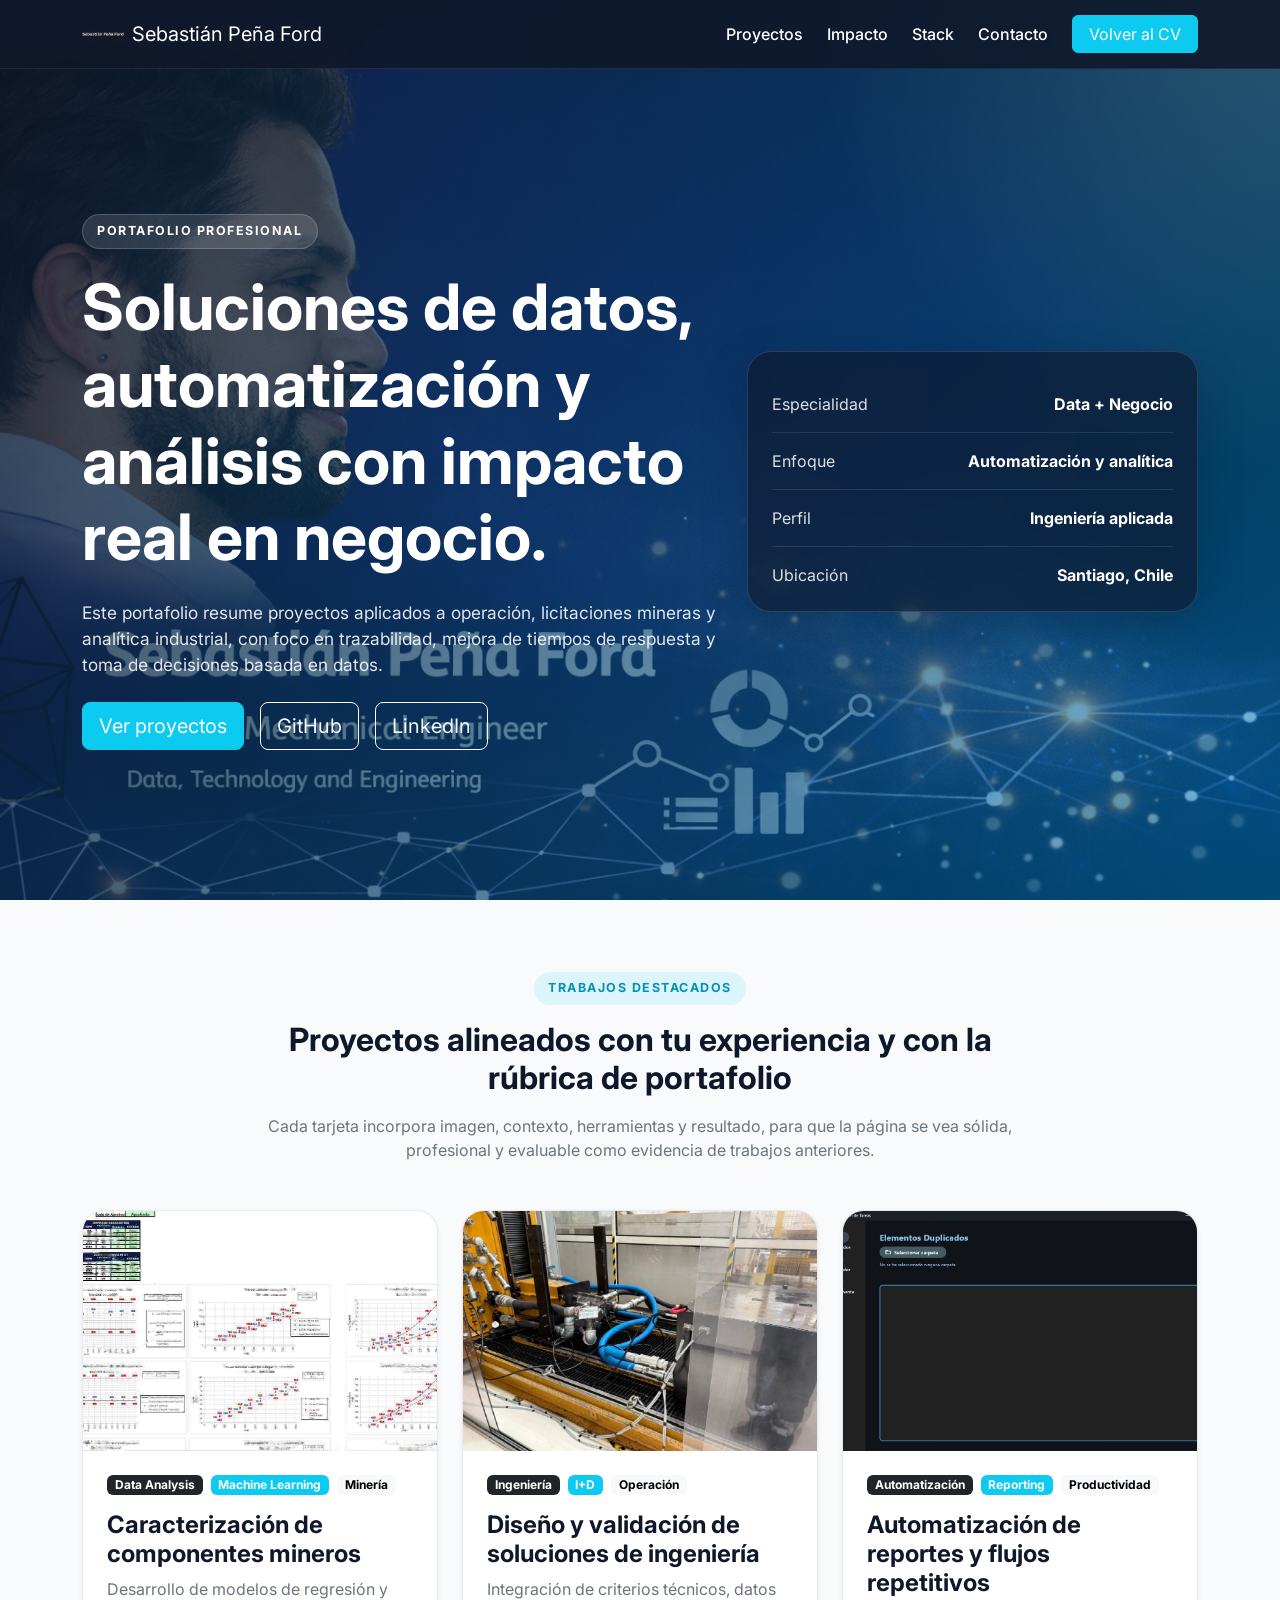
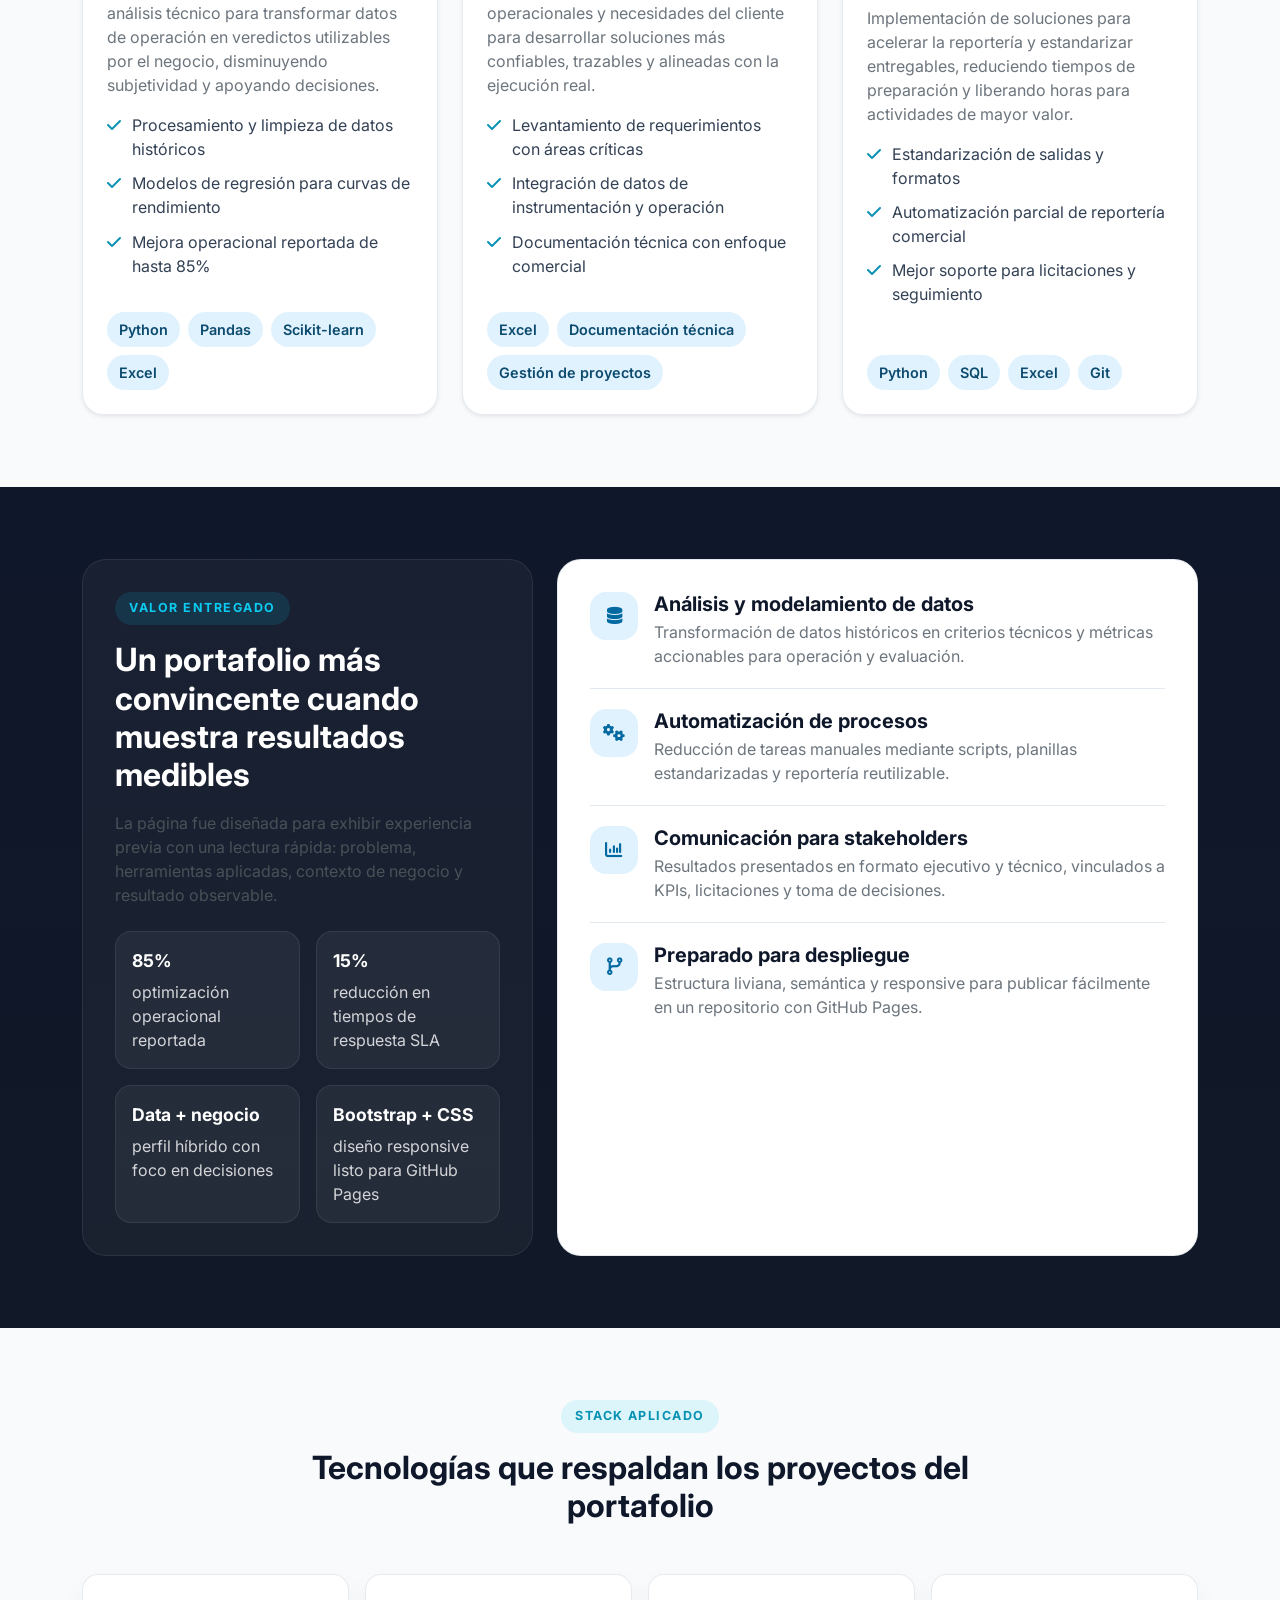
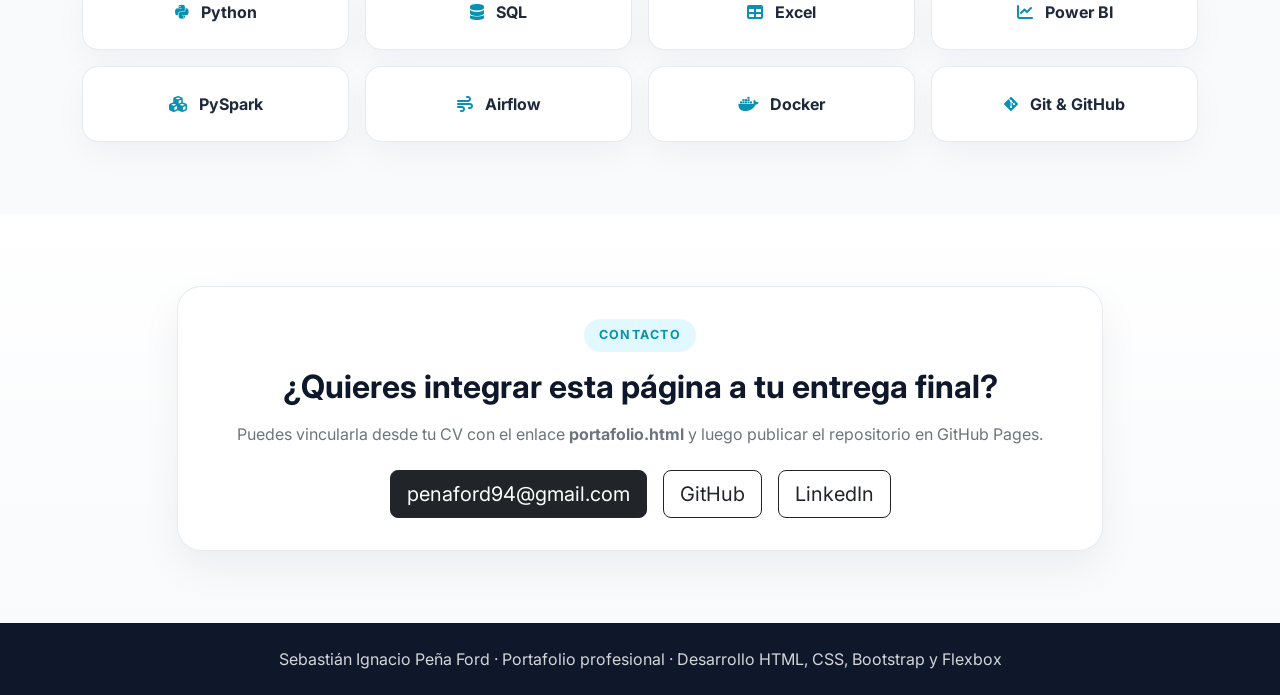
==== portafolio.html @ f648c19c "Primer commit portafolio y CV" ====
<!DOCTYPE html>
<html lang="es">

<head>
    <meta charset="UTF-8">
    <meta name="viewport" content="width=device-width, initial-scale=1.0">
    <meta name="description"
        content="Portafolio profesional de Sebastián Ignacio Peña Ford con proyectos de análisis de datos, automatización y desarrollo aplicado al negocio.">
    <title>Portafolio | Sebastián Ignacio Peña Ford</title>
    <link rel="preconnect" href="https://fonts.googleapis.com">
    <link rel="preconnect" href="https://fonts.gstatic.com" crossorigin>
    <link href="https://fonts.googleapis.com/css2?family=Inter:wght@400;500;600;700;800&display=swap" rel="stylesheet">
    <link href="https://cdn.jsdelivr.net/npm/bootstrap@5.3.3/dist/css/bootstrap.min.css" rel="stylesheet"
        integrity="sha384-QWTKZyjpPEjISv5WaRU9OFeRpok6YctnYmDr5pNlyT2bRjXh0JMhjY6hW+ALEwIH" crossorigin="anonymous">
    <link rel="stylesheet" href="https://cdnjs.cloudflare.com/ajax/libs/font-awesome/6.5.2/css/all.min.css"
        integrity="sha512-SnH5WK+bZxgPHs44uWIX+LLJAJ9/2PkPKZ5QiAj6Ta86w+fsb2TkR4j8lJ0o6Q8K/ux8xYtN8+RxpK6k9GdZDg=="
        crossorigin="anonymous" referrerpolicy="no-referrer">
    <link rel="stylesheet" href="assets/css/portafolio.css">
</head>

<body>
    <nav class="navbar navbar-expand-lg fixed-top portfolio-navbar" aria-label="Menú principal">
        <div class="container">
            <a class="navbar-brand d-flex align-items-center gap-2" href="index.html">
                <img src="assets/img/logo.png" alt="Logo personal de Sebastián Peña Ford" class="brand-logo">
                <span>Sebastián Peña Ford</span>
            </a>
            <button class="navbar-toggler" type="button" data-bs-toggle="collapse" data-bs-target="#navbarPortfolio"
                aria-controls="navbarPortfolio" aria-expanded="false" aria-label="Abrir navegación">
                <span class="navbar-toggler-icon"></span>
            </button>
            <div class="collapse navbar-collapse" id="navbarPortfolio">
                <ul class="navbar-nav ms-auto align-items-lg-center gap-lg-2">
                    <li class="nav-item"><a class="nav-link" href="#proyectos">Proyectos</a></li>
                    <li class="nav-item"><a class="nav-link" href="#impacto">Impacto</a></li>
                    <li class="nav-item"><a class="nav-link" href="#stack">Stack</a></li>
                    <li class="nav-item"><a class="nav-link" href="#contacto">Contacto</a></li>
                    <li class="nav-item ms-lg-2">
                        <a class="btn btn-info text-white px-3" href="index.html">Volver al CV</a>
                    </li>
                </ul>
            </div>
        </div>
    </nav>

    <header class="hero-section d-flex align-items-center" id="inicio">
        <div class="hero-overlay"></div>
        <div class="container position-relative">
            <div class="row align-items-center gy-5">
                <div class="col-12 col-lg-7">
                    <span class="eyebrow">Portafolio profesional</span>
                    <h1 class="display-3 fw-bold mb-4">Soluciones de datos, automatización y análisis con impacto real en negocio.</h1>
                    <p class="hero-copy mb-4">
                        Este portafolio resume proyectos aplicados a operación, licitaciones mineras y analítica industrial,
                        con foco en trazabilidad, mejora de tiempos de respuesta y toma de decisiones basada en datos.
                    </p>
                    <div class="d-flex flex-wrap gap-3">
                        <a class="btn btn-info btn-lg text-white" href="#proyectos">Ver proyectos</a>
                        <a class="btn btn-outline-light btn-lg" href="https://github.com/penaford94" target="_blank"
                            rel="noopener noreferrer">GitHub</a>
                        <a class="btn btn-outline-light btn-lg" href="https://www.linkedin.com/in/sebastian-pena-ford/"
                            target="_blank" rel="noopener noreferrer">LinkedIn</a>
                    </div>
                </div>
                <div class="col-12 col-lg-5">
                    <div class="hero-panel shadow-lg">
                        <div class="hero-panel-item d-flex justify-content-between align-items-center">
                            <span>Especialidad</span>
                            <strong>Data + Negocio</strong>
                        </div>
                        <div class="hero-panel-item d-flex justify-content-between align-items-center">
                            <span>Enfoque</span>
                            <strong>Automatización y analítica</strong>
                        </div>
                        <div class="hero-panel-item d-flex justify-content-between align-items-center">
                            <span>Perfil</span>
                            <strong>Ingeniería aplicada</strong>
                        </div>
                        <div class="hero-panel-item d-flex justify-content-between align-items-center border-0 pb-0">
                            <span>Ubicación</span>
                            <strong>Santiago, Chile</strong>
                        </div>
                    </div>
                </div>
            </div>
        </div>
    </header>

    <main>
        <section class="py-5 section-light" id="proyectos">
            <div class="container py-lg-4">
                <div class="section-heading text-center mx-auto mb-5">
                    <span class="section-kicker">Trabajos destacados</span>
                    <h2 class="fw-bold mb-3">Proyectos alineados con tu experiencia y con la rúbrica de portafolio</h2>
                    <p class="text-secondary mb-0">
                        Cada tarjeta incorpora imagen, contexto, herramientas y resultado, para que la página se vea sólida,
                        profesional y evaluable como evidencia de trabajos anteriores.
                    </p>
                </div>

                <div class="row g-4">
                    <div class="col-12 col-md-6 col-xl-4 d-flex">
                        <article class="project-card w-100 shadow-sm">
                            <img src="assets/img/card-1.jpg" class="project-image"
                                alt="Gráficos y tablas de análisis para caracterización de componentes mineros">
                            <div class="project-body d-flex flex-column">
                                <div class="d-flex flex-wrap gap-2 mb-3">
                                    <span class="badge text-bg-dark">Data Analysis</span>
                                    <span class="badge text-bg-info text-white">Machine Learning</span>
                                    <span class="badge text-bg-light">Minería</span>
                                </div>
                                <h3 class="h4 fw-bold">Caracterización de componentes mineros</h3>
                                <p class="text-secondary mb-3">
                                    Desarrollo de modelos de regresión y análisis técnico para transformar datos de operación
                                    en veredictos utilizables por el negocio, disminuyendo subjetividad y apoyando decisiones.
                                </p>
                                <ul class="project-list list-unstyled mb-4">
                                    <li><i class="fa-solid fa-check"></i> Procesamiento y limpieza de datos históricos</li>
                                    <li><i class="fa-solid fa-check"></i> Modelos de regresión para curvas de rendimiento</li>
                                    <li><i class="fa-solid fa-check"></i> Mejora operacional reportada de hasta 85%</li>
                                </ul>
                                <div class="project-meta mt-auto d-flex flex-wrap gap-2">
                                    <span>Python</span>
                                    <span>Pandas</span>
                                    <span>Scikit-learn</span>
                                    <span>Excel</span>
                                </div>
                            </div>
                        </article>
                    </div>

                    <div class="col-12 col-md-6 col-xl-4 d-flex">
                        <article class="project-card w-100 shadow-sm">
                            <img src="assets/img/card-2.jpg" class="project-image"
                                alt="Banco de prueba y sistema hidráulico aplicado a proyecto de ingeniería">
                            <div class="project-body d-flex flex-column">
                                <div class="d-flex flex-wrap gap-2 mb-3">
                                    <span class="badge text-bg-dark">Ingeniería</span>
                                    <span class="badge text-bg-info text-white">I+D</span>
                                    <span class="badge text-bg-light">Operación</span>
                                </div>
                                <h3 class="h4 fw-bold">Diseño y validación de soluciones de ingeniería</h3>
                                <p class="text-secondary mb-3">
                                    Integración de criterios técnicos, datos operacionales y necesidades del cliente para
                                    desarrollar soluciones más confiables, trazables y alineadas con la ejecución real.
                                </p>
                                <ul class="project-list list-unstyled mb-4">
                                    <li><i class="fa-solid fa-check"></i> Levantamiento de requerimientos con áreas críticas</li>
                                    <li><i class="fa-solid fa-check"></i> Integración de datos de instrumentación y operación</li>
                                    <li><i class="fa-solid fa-check"></i> Documentación técnica con enfoque comercial</li>
                                </ul>
                                <div class="project-meta mt-auto d-flex flex-wrap gap-2">
                                    <span>Excel</span>
                                    <span>Documentación técnica</span>
                                    <span>Gestión de proyectos</span>
                                </div>
                            </div>
                        </article>
                    </div>

                    <div class="col-12 col-md-6 col-xl-4 d-flex mx-md-auto mx-xl-0">
                        <article class="project-card w-100 shadow-sm">
                            <img src="assets/img/card-3.jpg" class="project-image"
                                alt="Interfaz de aplicación de automatización para tareas y reportería">
                            <div class="project-body d-flex flex-column">
                                <div class="d-flex flex-wrap gap-2 mb-3">
                                    <span class="badge text-bg-dark">Automatización</span>
                                    <span class="badge text-bg-info text-white">Reporting</span>
                                    <span class="badge text-bg-light">Productividad</span>
                                </div>
                                <h3 class="h4 fw-bold">Automatización de reportes y flujos repetitivos</h3>
                                <p class="text-secondary mb-3">
                                    Implementación de soluciones para acelerar la reportería y estandarizar entregables,
                                    reduciendo tiempos de preparación y liberando horas para actividades de mayor valor.
                                </p>
                                <ul class="project-list list-unstyled mb-4">
                                    <li><i class="fa-solid fa-check"></i> Estandarización de salidas y formatos</li>
                                    <li><i class="fa-solid fa-check"></i> Automatización parcial de reportería comercial</li>
                                    <li><i class="fa-solid fa-check"></i> Mejor soporte para licitaciones y seguimiento</li>
                                </ul>
                                <div class="project-meta mt-auto d-flex flex-wrap gap-2">
                                    <span>Python</span>
                                    <span>SQL</span>
                                    <span>Excel</span>
                                    <span>Git</span>
                                </div>
                            </div>
                        </article>
                    </div>
                </div>
            </div>
        </section>

        <section class="py-5 section-dark" id="impacto">
            <div class="container py-lg-4">
                <div class="row g-4 align-items-stretch">
                    <div class="col-12 col-lg-5 d-flex">
                        <div class="impact-panel w-100">
                            <span class="section-kicker text-info">Valor entregado</span>
                            <h2 class="fw-bold mb-3">Un portafolio más convincente cuando muestra resultados medibles</h2>
                            <p class="mb-4 text-light-emphasis">
                                La página fue diseñada para exhibir experiencia previa con una lectura rápida: problema,
                                herramientas aplicadas, contexto de negocio y resultado observable.
                            </p>
                            <div class="impact-grid">
                                <div class="impact-item">
                                    <strong>85%</strong>
                                    <span>optimización operacional reportada</span>
                                </div>
                                <div class="impact-item">
                                    <strong>15%</strong>
                                    <span>reducción en tiempos de respuesta SLA</span>
                                </div>
                                <div class="impact-item">
                                    <strong>Data + negocio</strong>
                                    <span>perfil híbrido con foco en decisiones</span>
                                </div>
                                <div class="impact-item">
                                    <strong>Bootstrap + CSS</strong>
                                    <span>diseño responsive listo para GitHub Pages</span>
                                </div>
                            </div>
                        </div>
                    </div>
                    <div class="col-12 col-lg-7 d-flex">
                        <div class="timeline-card w-100">
                            <div class="timeline-item d-flex gap-3">
                                <div class="timeline-icon"><i class="fa-solid fa-database"></i></div>
                                <div>
                                    <h3 class="h5 fw-bold mb-1">Análisis y modelamiento de datos</h3>
                                    <p class="mb-0 text-secondary">Transformación de datos históricos en criterios técnicos y métricas accionables para operación y evaluación.</p>
                                </div>
                            </div>
                            <div class="timeline-item d-flex gap-3">
                                <div class="timeline-icon"><i class="fa-solid fa-gears"></i></div>
                                <div>
                                    <h3 class="h5 fw-bold mb-1">Automatización de procesos</h3>
                                    <p class="mb-0 text-secondary">Reducción de tareas manuales mediante scripts, planillas estandarizadas y reportería reutilizable.</p>
                                </div>
                            </div>
                            <div class="timeline-item d-flex gap-3">
                                <div class="timeline-icon"><i class="fa-solid fa-chart-column"></i></div>
                                <div>
                                    <h3 class="h5 fw-bold mb-1">Comunicación para stakeholders</h3>
                                    <p class="mb-0 text-secondary">Resultados presentados en formato ejecutivo y técnico, vinculados a KPIs, licitaciones y toma de decisiones.</p>
                                </div>
                            </div>
                            <div class="timeline-item d-flex gap-3 border-0 pb-0">
                                <div class="timeline-icon"><i class="fa-solid fa-code-branch"></i></div>
                                <div>
                                    <h3 class="h5 fw-bold mb-1">Preparado para despliegue</h3>
                                    <p class="mb-0 text-secondary">Estructura liviana, semántica y responsive para publicar fácilmente en un repositorio con GitHub Pages.</p>
                                </div>
                            </div>
                        </div>
                    </div>
                </div>
            </div>
        </section>

        <section class="py-5 section-light" id="stack">
            <div class="container py-lg-4">
                <div class="section-heading text-center mx-auto mb-5">
                    <span class="section-kicker">Stack aplicado</span>
                    <h2 class="fw-bold mb-3">Tecnologías que respaldan los proyectos del portafolio</h2>
                </div>
                <div class="row g-3 justify-content-center">
                    <div class="col-6 col-md-4 col-lg-3"><div class="stack-chip"><i class="fab fa-python"></i><span>Python</span></div></div>
                    <div class="col-6 col-md-4 col-lg-3"><div class="stack-chip"><i class="fa-solid fa-database"></i><span>SQL</span></div></div>
                    <div class="col-6 col-md-4 col-lg-3"><div class="stack-chip"><i class="fa-solid fa-table"></i><span>Excel</span></div></div>
                    <div class="col-6 col-md-4 col-lg-3"><div class="stack-chip"><i class="fa-solid fa-chart-line"></i><span>Power BI</span></div></div>
                    <div class="col-6 col-md-4 col-lg-3"><div class="stack-chip"><i class="fa-solid fa-cubes"></i><span>PySpark</span></div></div>
                    <div class="col-6 col-md-4 col-lg-3"><div class="stack-chip"><i class="fa-solid fa-wind"></i><span>Airflow</span></div></div>
                    <div class="col-6 col-md-4 col-lg-3"><div class="stack-chip"><i class="fa-brands fa-docker"></i><span>Docker</span></div></div>
                    <div class="col-6 col-md-4 col-lg-3"><div class="stack-chip"><i class="fa-brands fa-git-alt"></i><span>Git & GitHub</span></div></div>
                </div>
            </div>
        </section>

        <section class="py-5 contact-section" id="contacto">
            <div class="container py-lg-4">
                <div class="row justify-content-center">
                    <div class="col-12 col-lg-10">
                        <div class="contact-card text-center">
                            <span class="section-kicker">Contacto</span>
                            <h2 class="fw-bold mb-3">¿Quieres integrar esta página a tu entrega final?</h2>
                            <p class="text-secondary mb-4">
                                Puedes vincularla desde tu CV con el enlace <strong>portafolio.html</strong> y luego publicar el repositorio en GitHub Pages.
                            </p>
                            <div class="d-flex flex-wrap justify-content-center gap-3">
                                <a class="btn btn-dark btn-lg" href="mailto:penaford94@gmail.com">penaford94@gmail.com</a>
                                <a class="btn btn-outline-dark btn-lg" href="https://github.com/penaford94" target="_blank"
                                    rel="noopener noreferrer">GitHub</a>
                                <a class="btn btn-outline-dark btn-lg" href="https://www.linkedin.com/in/sebastian-pena-ford/"
                                    target="_blank" rel="noopener noreferrer">LinkedIn</a>
                            </div>
                        </div>
                    </div>
                </div>
            </div>
        </section>
    </main>

    <footer class="py-4 footer-portfolio text-center">
        <div class="container">
            <p class="mb-0">Sebastián Ignacio Peña Ford · Portafolio profesional · Desarrollo HTML, CSS, Bootstrap y Flexbox</p>
        </div>
    </footer>

    <script src="https://cdn.jsdelivr.net/npm/bootstrap@5.3.3/dist/js/bootstrap.bundle.min.js"
        integrity="sha384-YvpcrYf0tY3lHB60NNkmXc5s9fDVZLESaAA55NDzOxhy9GkcIdslK1eN7N6jIeHz"
        crossorigin="anonymous"></script>
</body>

</html>
---- assets/css/portafolio.css ----
:root {
  --bg-dark: #0f172a;
  --bg-dark-soft: #111827;
  --bg-light: #f8fafc;
  --card: #ffffff;
  --text-main: #0f172a;
  --text-soft: #64748b;
  --border: rgba(148, 163, 184, 0.22);
  --info-glow: rgba(13, 202, 240, 0.25);
}

* {
  box-sizing: border-box;
}

html {
  scroll-behavior: smooth;
}

body {
  font-family: "Inter", sans-serif;
  color: var(--text-main);
  background: #ffffff;
}

img {
  max-width: 100%;
  display: block;
}

section {
  scroll-margin-top: 90px;
}

.portfolio-navbar {
  background: rgba(15, 23, 42, 0.88);
  backdrop-filter: blur(10px);
  border-bottom: 1px solid rgba(255, 255, 255, 0.08);
}

.portfolio-navbar .navbar-brand,
.portfolio-navbar .nav-link {
  color: #fff;
}

.portfolio-navbar .nav-link {
  font-weight: 500;
}

.portfolio-navbar .nav-link:hover,
.portfolio-navbar .nav-link:focus {
  color: #7dd3fc;
}

.portfolio-navbar .navbar-toggler {
  border-color: rgba(255, 255, 255, 0.2);
}

.portfolio-navbar .navbar-toggler:focus {
  box-shadow: 0 0 0 0.15rem var(--info-glow);
}

.portfolio-navbar .navbar-toggler-icon {
  filter: invert(1);
}

.brand-logo {
  width: 42px;
  height: 42px;
  object-fit: contain;
}

.hero-section {
  min-height: 100vh;
  padding: 8rem 0 4rem;
  position: relative;
  background-image: linear-gradient(120deg, rgba(15, 23, 42, 0.82), rgba(2, 132, 199, 0.55)), url("../img/bg-hero.png");
  background-size: cover;
  background-position: center;
  color: #fff;
  overflow: hidden;
}

.hero-overlay {
  position: absolute;
  inset: 0;
  background: radial-gradient(circle at top right, rgba(255, 255, 255, 0.14), transparent 30%);
}

.eyebrow,
.section-kicker {
  display: inline-flex;
  align-items: center;
  gap: 0.5rem;
  padding: 0.45rem 0.9rem;
  border-radius: 999px;
  text-transform: uppercase;
  letter-spacing: 0.12em;
  font-size: 0.78rem;
  font-weight: 700;
}

.eyebrow {
  background: rgba(255, 255, 255, 0.12);
  border: 1px solid rgba(255, 255, 255, 0.18);
  margin-bottom: 1.25rem;
}

.section-kicker {
  background: rgba(13, 202, 240, 0.12);
  color: #0891b2;
  margin-bottom: 1rem;
}

.hero-copy {
  max-width: 58ch;
  font-size: 1.08rem;
  color: rgba(255, 255, 255, 0.88);
}

.hero-panel {
  background: rgba(15, 23, 42, 0.62);
  border: 1px solid rgba(255, 255, 255, 0.12);
  border-radius: 1.5rem;
  padding: 1.5rem;
  backdrop-filter: blur(10px);
}

.hero-panel-item {
  padding: 1rem 0;
  border-bottom: 1px solid rgba(255, 255, 255, 0.1);
  color: rgba(255, 255, 255, 0.86);
}

.hero-panel-item strong {
  color: #fff;
}

.section-light {
  background: var(--bg-light);
}

.section-dark {
  background: linear-gradient(180deg, var(--bg-dark), #111827);
  color: #fff;
}

.section-heading {
  max-width: 760px;
}

.project-card {
  background: var(--card);
  border: 1px solid var(--border);
  border-radius: 1.35rem;
  overflow: hidden;
  transition: transform 0.25s ease, box-shadow 0.25s ease;
}

.project-card:hover {
  transform: translateY(-6px);
  box-shadow: 0 1.25rem 2.5rem rgba(15, 23, 42, 0.12);
}

.project-image {
  width: 100%;
  height: 240px;
  object-fit: cover;
  background: #e2e8f0;
}

.project-body {
  padding: 1.5rem;
  height: calc(100% - 240px);
}

.project-list li {
  display: flex;
  align-items: flex-start;
  gap: 0.7rem;
  margin-bottom: 0.65rem;
  color: #334155;
}

.project-list i {
  color: #0891b2;
  margin-top: 0.25rem;
}

.project-meta span {
  display: inline-flex;
  align-items: center;
  padding: 0.42rem 0.75rem;
  border-radius: 999px;
  background: #e0f2fe;
  color: #0c4a6e;
  font-size: 0.9rem;
  font-weight: 600;
}

.impact-panel,
.timeline-card,
.contact-card {
  border-radius: 1.5rem;
}

.impact-panel {
  background: rgba(255, 255, 255, 0.04);
  border: 1px solid rgba(255, 255, 255, 0.08);
  padding: 2rem;
}

.impact-grid {
  display: grid;
  grid-template-columns: repeat(2, minmax(0, 1fr));
  gap: 1rem;
}

.impact-item {
  background: rgba(255, 255, 255, 0.05);
  border: 1px solid rgba(255, 255, 255, 0.08);
  border-radius: 1rem;
  padding: 1rem;
}

.impact-item strong {
  display: block;
  font-size: 1.1rem;
  margin-bottom: 0.35rem;
  color: #fff;
}

.impact-item span {
  color: rgba(255, 255, 255, 0.8);
}

.timeline-card {
  background: #fff;
  color: var(--text-main);
  border: 1px solid var(--border);
  padding: 2rem;
}

.timeline-item {
  padding-bottom: 1.25rem;
  margin-bottom: 1.25rem;
  border-bottom: 1px solid #e2e8f0;
}

.timeline-icon {
  flex: 0 0 3rem;
  width: 3rem;
  height: 3rem;
  display: inline-flex;
  align-items: center;
  justify-content: center;
  border-radius: 1rem;
  background: #e0f2fe;
  color: #0369a1;
  font-size: 1.1rem;
}

.stack-chip {
  height: 100%;
  min-height: 76px;
  display: flex;
  align-items: center;
  justify-content: center;
  gap: 0.75rem;
  padding: 1rem;
  border-radius: 1rem;
  background: #fff;
  border: 1px solid var(--border);
  font-weight: 700;
  color: #1e293b;
  box-shadow: 0 0.8rem 2rem rgba(15, 23, 42, 0.04);
}

.stack-chip i {
  color: #0891b2;
}

.contact-section {
  background: linear-gradient(180deg, #ffffff, #f8fafc);
}

.contact-card {
  background: #fff;
  border: 1px solid var(--border);
  padding: 2rem;
  box-shadow: 0 1rem 2.5rem rgba(15, 23, 42, 0.06);
}

.footer-portfolio {
  background: var(--bg-dark);
  color: rgba(255, 255, 255, 0.82);
}

@media (max-width: 991.98px) {
  .hero-section {
    min-height: auto;
    padding-top: 7rem;
  }
}

@media (max-width: 767.98px) {
  .project-image {
    height: 220px;
  }

  .project-body {
    height: auto;
  }

  .impact-grid {
    grid-template-columns: 1fr;
  }

  .display-3 {
    font-size: 2.45rem;
  }
}
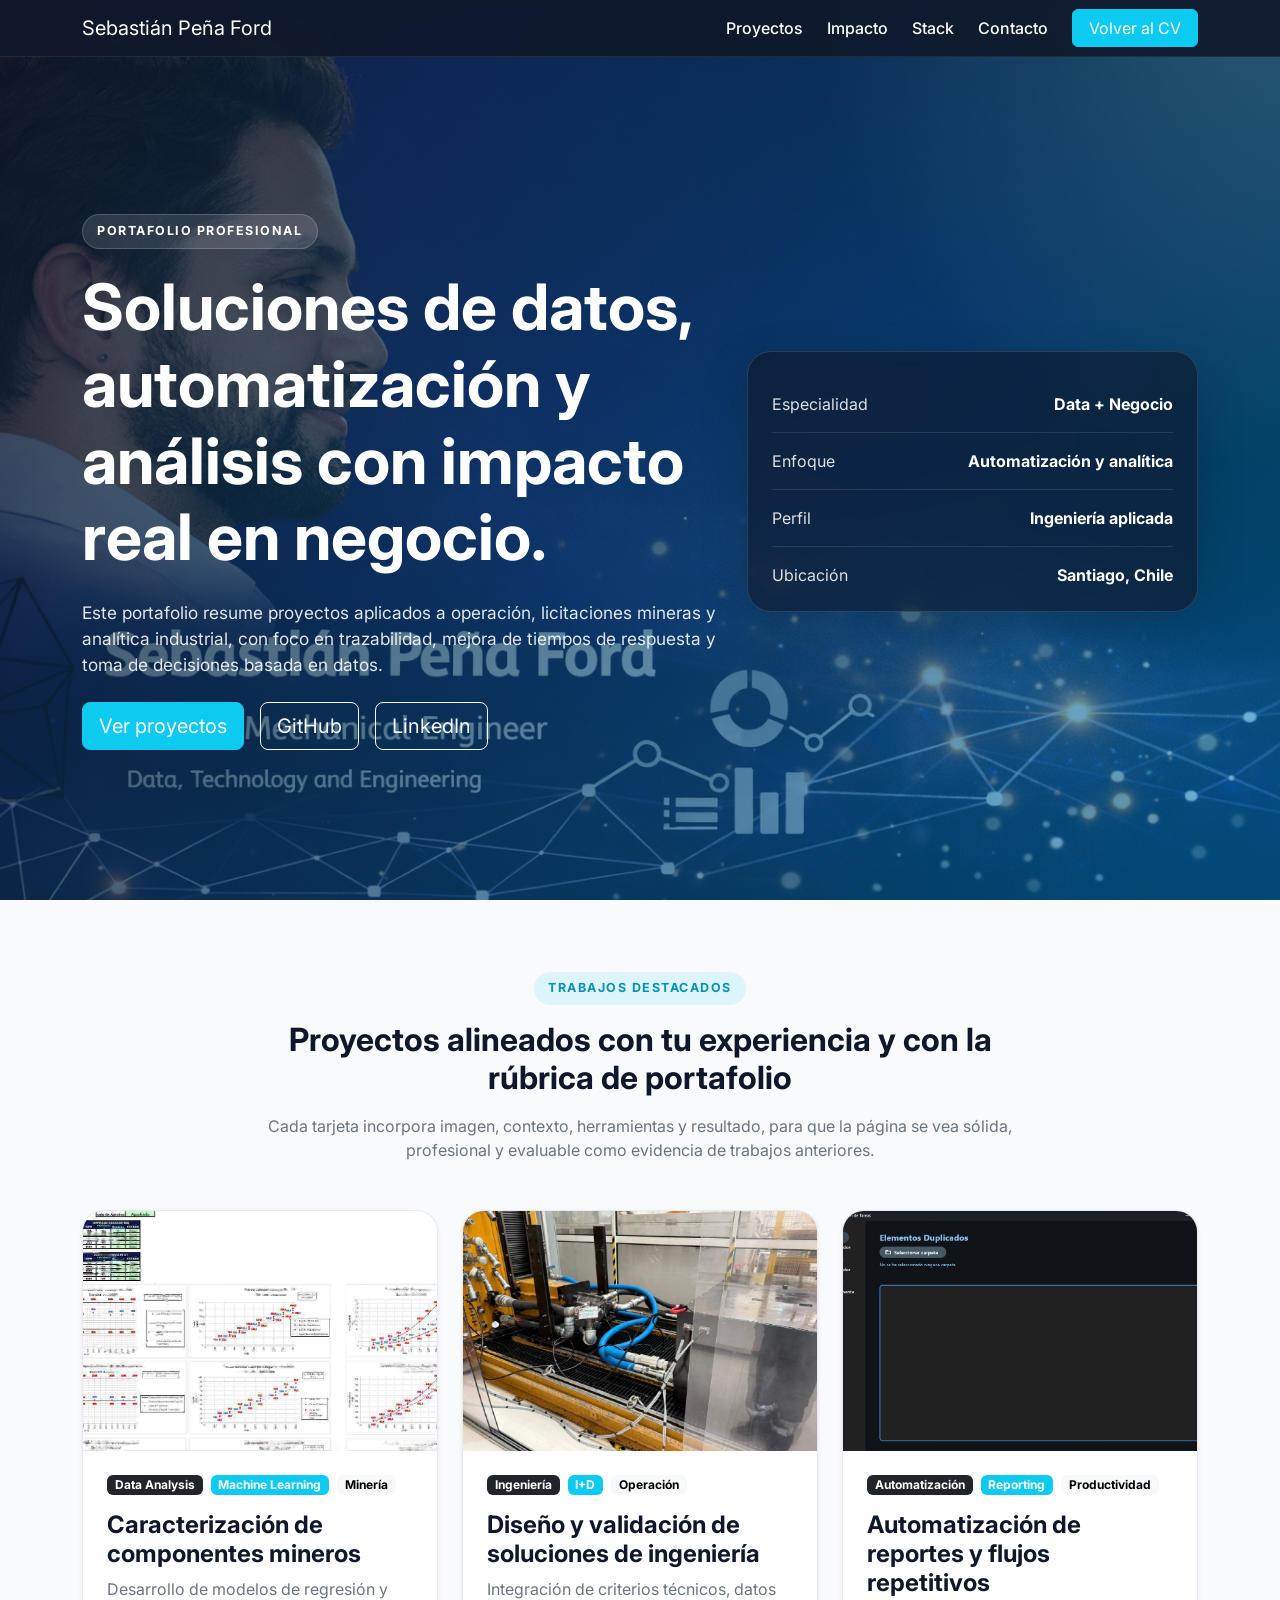
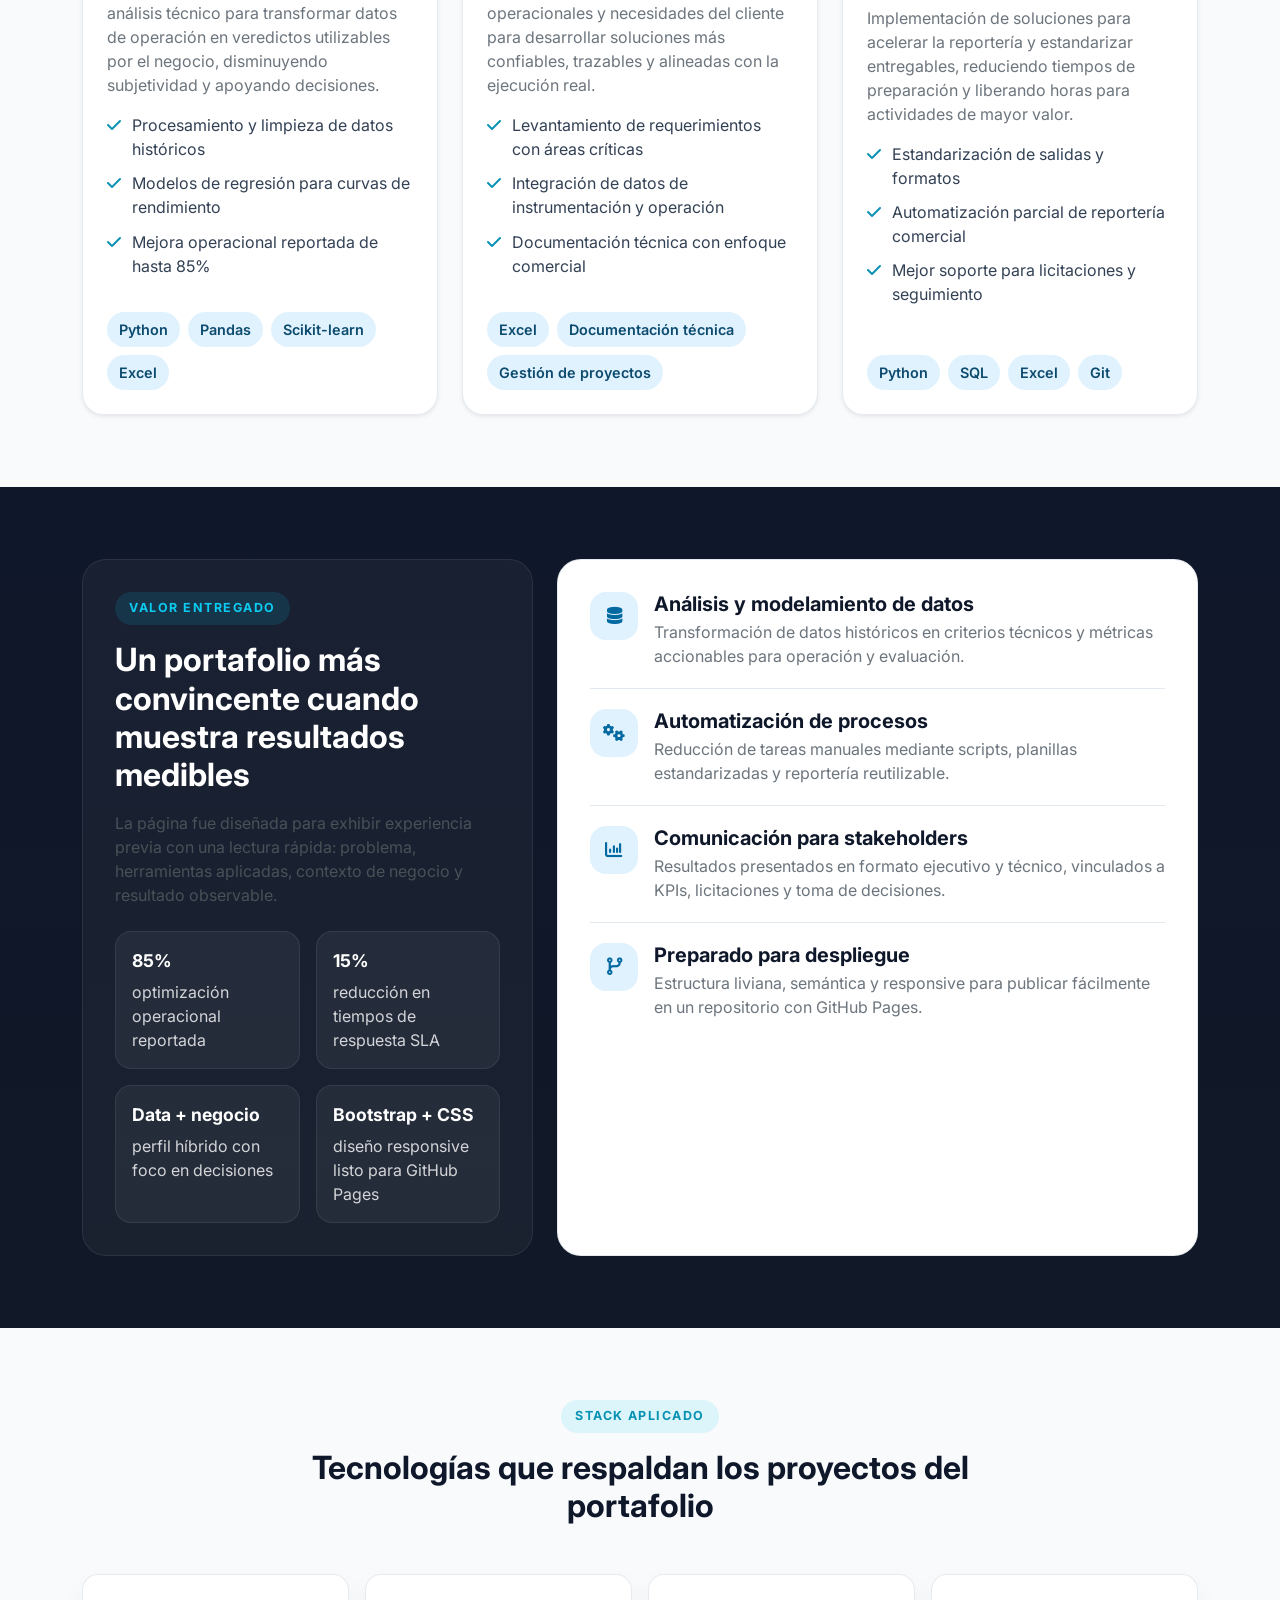
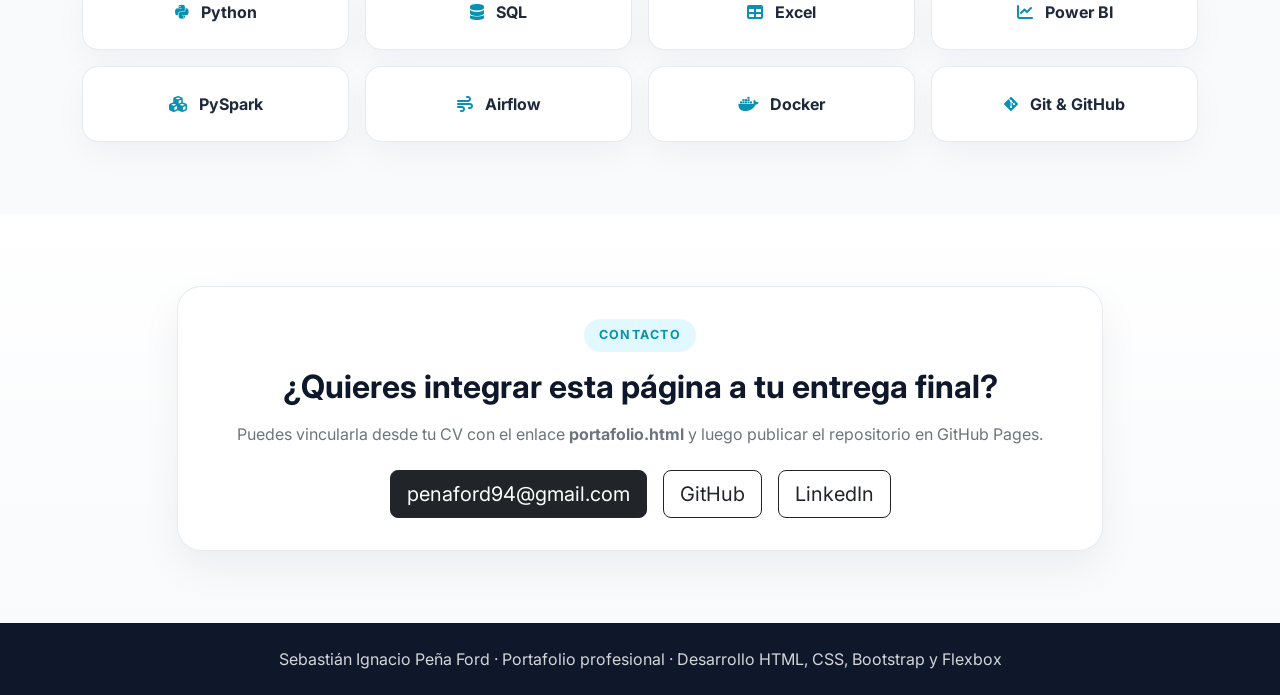
==== commit a1b99359: "Modificaciones finales, agregado de CV en archivo index.html" ====
--- a/portafolio.html
+++ b/portafolio.html
@@ -22,7 +22,6 @@
     <nav class="navbar navbar-expand-lg fixed-top portfolio-navbar" aria-label="Menú principal">
         <div class="container">
             <a class="navbar-brand d-flex align-items-center gap-2" href="index.html">
-                <img src="assets/img/logo.png" alt="Logo personal de Sebastián Peña Ford" class="brand-logo">
                 <span>Sebastián Peña Ford</span>
             </a>
             <button class="navbar-toggler" type="button" data-bs-toggle="collapse" data-bs-target="#navbarPortfolio"
@@ -49,9 +48,11 @@
             <div class="row align-items-center gy-5">
                 <div class="col-12 col-lg-7">
                     <span class="eyebrow">Portafolio profesional</span>
-                    <h1 class="display-3 fw-bold mb-4">Soluciones de datos, automatización y análisis con impacto real en negocio.</h1>
+                    <h1 class="display-3 fw-bold mb-4">Soluciones de datos, automatización y análisis con impacto real
+                        en negocio.</h1>
                     <p class="hero-copy mb-4">
-                        Este portafolio resume proyectos aplicados a operación, licitaciones mineras y analítica industrial,
+                        Este portafolio resume proyectos aplicados a operación, licitaciones mineras y analítica
+                        industrial,
                         con foco en trazabilidad, mejora de tiempos de respuesta y toma de decisiones basada en datos.
                     </p>
                     <div class="d-flex flex-wrap gap-3">
@@ -93,7 +94,8 @@
                     <span class="section-kicker">Trabajos destacados</span>
                     <h2 class="fw-bold mb-3">Proyectos alineados con tu experiencia y con la rúbrica de portafolio</h2>
                     <p class="text-secondary mb-0">
-                        Cada tarjeta incorpora imagen, contexto, herramientas y resultado, para que la página se vea sólida,
+                        Cada tarjeta incorpora imagen, contexto, herramientas y resultado, para que la página se vea
+                        sólida,
                         profesional y evaluable como evidencia de trabajos anteriores.
                     </p>
                 </div>
@@ -111,12 +113,16 @@
                                 </div>
                                 <h3 class="h4 fw-bold">Caracterización de componentes mineros</h3>
                                 <p class="text-secondary mb-3">
-                                    Desarrollo de modelos de regresión y análisis técnico para transformar datos de operación
-                                    en veredictos utilizables por el negocio, disminuyendo subjetividad y apoyando decisiones.
+                                    Desarrollo de modelos de regresión y análisis técnico para transformar datos de
+                                    operación
+                                    en veredictos utilizables por el negocio, disminuyendo subjetividad y apoyando
+                                    decisiones.
                                 </p>
                                 <ul class="project-list list-unstyled mb-4">
-                                    <li><i class="fa-solid fa-check"></i> Procesamiento y limpieza de datos históricos</li>
-                                    <li><i class="fa-solid fa-check"></i> Modelos de regresión para curvas de rendimiento</li>
+                                    <li><i class="fa-solid fa-check"></i> Procesamiento y limpieza de datos históricos
+                                    </li>
+                                    <li><i class="fa-solid fa-check"></i> Modelos de regresión para curvas de
+                                        rendimiento</li>
                                     <li><i class="fa-solid fa-check"></i> Mejora operacional reportada de hasta 85%</li>
                                 </ul>
                                 <div class="project-meta mt-auto d-flex flex-wrap gap-2">
@@ -141,13 +147,17 @@
                                 </div>
                                 <h3 class="h4 fw-bold">Diseño y validación de soluciones de ingeniería</h3>
                                 <p class="text-secondary mb-3">
-                                    Integración de criterios técnicos, datos operacionales y necesidades del cliente para
+                                    Integración de criterios técnicos, datos operacionales y necesidades del cliente
+                                    para
                                     desarrollar soluciones más confiables, trazables y alineadas con la ejecución real.
                                 </p>
                                 <ul class="project-list list-unstyled mb-4">
-                                    <li><i class="fa-solid fa-check"></i> Levantamiento de requerimientos con áreas críticas</li>
-                                    <li><i class="fa-solid fa-check"></i> Integración de datos de instrumentación y operación</li>
-                                    <li><i class="fa-solid fa-check"></i> Documentación técnica con enfoque comercial</li>
+                                    <li><i class="fa-solid fa-check"></i> Levantamiento de requerimientos con áreas
+                                        críticas</li>
+                                    <li><i class="fa-solid fa-check"></i> Integración de datos de instrumentación y
+                                        operación</li>
+                                    <li><i class="fa-solid fa-check"></i> Documentación técnica con enfoque comercial
+                                    </li>
                                 </ul>
                                 <div class="project-meta mt-auto d-flex flex-wrap gap-2">
                                     <span>Excel</span>
@@ -175,8 +185,10 @@
                                 </p>
                                 <ul class="project-list list-unstyled mb-4">
                                     <li><i class="fa-solid fa-check"></i> Estandarización de salidas y formatos</li>
-                                    <li><i class="fa-solid fa-check"></i> Automatización parcial de reportería comercial</li>
-                                    <li><i class="fa-solid fa-check"></i> Mejor soporte para licitaciones y seguimiento</li>
+                                    <li><i class="fa-solid fa-check"></i> Automatización parcial de reportería comercial
+                                    </li>
+                                    <li><i class="fa-solid fa-check"></i> Mejor soporte para licitaciones y seguimiento
+                                    </li>
                                 </ul>
                                 <div class="project-meta mt-auto d-flex flex-wrap gap-2">
                                     <span>Python</span>
@@ -197,7 +209,8 @@
                     <div class="col-12 col-lg-5 d-flex">
                         <div class="impact-panel w-100">
                             <span class="section-kicker text-info">Valor entregado</span>
-                            <h2 class="fw-bold mb-3">Un portafolio más convincente cuando muestra resultados medibles</h2>
+                            <h2 class="fw-bold mb-3">Un portafolio más convincente cuando muestra resultados medibles
+                            </h2>
                             <p class="mb-4 text-light-emphasis">
                                 La página fue diseñada para exhibir experiencia previa con una lectura rápida: problema,
                                 herramientas aplicadas, contexto de negocio y resultado observable.
@@ -228,28 +241,32 @@
                                 <div class="timeline-icon"><i class="fa-solid fa-database"></i></div>
                                 <div>
                                     <h3 class="h5 fw-bold mb-1">Análisis y modelamiento de datos</h3>
-                                    <p class="mb-0 text-secondary">Transformación de datos históricos en criterios técnicos y métricas accionables para operación y evaluación.</p>
+                                    <p class="mb-0 text-secondary">Transformación de datos históricos en criterios
+                                        técnicos y métricas accionables para operación y evaluación.</p>
                                 </div>
                             </div>
                             <div class="timeline-item d-flex gap-3">
                                 <div class="timeline-icon"><i class="fa-solid fa-gears"></i></div>
                                 <div>
                                     <h3 class="h5 fw-bold mb-1">Automatización de procesos</h3>
-                                    <p class="mb-0 text-secondary">Reducción de tareas manuales mediante scripts, planillas estandarizadas y reportería reutilizable.</p>
+                                    <p class="mb-0 text-secondary">Reducción de tareas manuales mediante scripts,
+                                        planillas estandarizadas y reportería reutilizable.</p>
                                 </div>
                             </div>
                             <div class="timeline-item d-flex gap-3">
                                 <div class="timeline-icon"><i class="fa-solid fa-chart-column"></i></div>
                                 <div>
                                     <h3 class="h5 fw-bold mb-1">Comunicación para stakeholders</h3>
-                                    <p class="mb-0 text-secondary">Resultados presentados en formato ejecutivo y técnico, vinculados a KPIs, licitaciones y toma de decisiones.</p>
+                                    <p class="mb-0 text-secondary">Resultados presentados en formato ejecutivo y
+                                        técnico, vinculados a KPIs, licitaciones y toma de decisiones.</p>
                                 </div>
                             </div>
                             <div class="timeline-item d-flex gap-3 border-0 pb-0">
                                 <div class="timeline-icon"><i class="fa-solid fa-code-branch"></i></div>
                                 <div>
                                     <h3 class="h5 fw-bold mb-1">Preparado para despliegue</h3>
-                                    <p class="mb-0 text-secondary">Estructura liviana, semántica y responsive para publicar fácilmente en un repositorio con GitHub Pages.</p>
+                                    <p class="mb-0 text-secondary">Estructura liviana, semántica y responsive para
+                                        publicar fácilmente en un repositorio con GitHub Pages.</p>
                                 </div>
                             </div>
                         </div>
@@ -265,14 +282,30 @@
                     <h2 class="fw-bold mb-3">Tecnologías que respaldan los proyectos del portafolio</h2>
                 </div>
                 <div class="row g-3 justify-content-center">
-                    <div class="col-6 col-md-4 col-lg-3"><div class="stack-chip"><i class="fab fa-python"></i><span>Python</span></div></div>
-                    <div class="col-6 col-md-4 col-lg-3"><div class="stack-chip"><i class="fa-solid fa-database"></i><span>SQL</span></div></div>
-                    <div class="col-6 col-md-4 col-lg-3"><div class="stack-chip"><i class="fa-solid fa-table"></i><span>Excel</span></div></div>
-                    <div class="col-6 col-md-4 col-lg-3"><div class="stack-chip"><i class="fa-solid fa-chart-line"></i><span>Power BI</span></div></div>
-                    <div class="col-6 col-md-4 col-lg-3"><div class="stack-chip"><i class="fa-solid fa-cubes"></i><span>PySpark</span></div></div>
-                    <div class="col-6 col-md-4 col-lg-3"><div class="stack-chip"><i class="fa-solid fa-wind"></i><span>Airflow</span></div></div>
-                    <div class="col-6 col-md-4 col-lg-3"><div class="stack-chip"><i class="fa-brands fa-docker"></i><span>Docker</span></div></div>
-                    <div class="col-6 col-md-4 col-lg-3"><div class="stack-chip"><i class="fa-brands fa-git-alt"></i><span>Git & GitHub</span></div></div>
+                    <div class="col-6 col-md-4 col-lg-3">
+                        <div class="stack-chip"><i class="fab fa-python"></i><span>Python</span></div>
+                    </div>
+                    <div class="col-6 col-md-4 col-lg-3">
+                        <div class="stack-chip"><i class="fa-solid fa-database"></i><span>SQL</span></div>
+                    </div>
+                    <div class="col-6 col-md-4 col-lg-3">
+                        <div class="stack-chip"><i class="fa-solid fa-table"></i><span>Excel</span></div>
+                    </div>
+                    <div class="col-6 col-md-4 col-lg-3">
+                        <div class="stack-chip"><i class="fa-solid fa-chart-line"></i><span>Power BI</span></div>
+                    </div>
+                    <div class="col-6 col-md-4 col-lg-3">
+                        <div class="stack-chip"><i class="fa-solid fa-cubes"></i><span>PySpark</span></div>
+                    </div>
+                    <div class="col-6 col-md-4 col-lg-3">
+                        <div class="stack-chip"><i class="fa-solid fa-wind"></i><span>Airflow</span></div>
+                    </div>
+                    <div class="col-6 col-md-4 col-lg-3">
+                        <div class="stack-chip"><i class="fa-brands fa-docker"></i><span>Docker</span></div>
+                    </div>
+                    <div class="col-6 col-md-4 col-lg-3">
+                        <div class="stack-chip"><i class="fa-brands fa-git-alt"></i><span>Git & GitHub</span></div>
+                    </div>
                 </div>
             </div>
         </section>
@@ -285,14 +318,17 @@
                             <span class="section-kicker">Contacto</span>
                             <h2 class="fw-bold mb-3">¿Quieres integrar esta página a tu entrega final?</h2>
                             <p class="text-secondary mb-4">
-                                Puedes vincularla desde tu CV con el enlace <strong>portafolio.html</strong> y luego publicar el repositorio en GitHub Pages.
+                                Puedes vincularla desde tu CV con el enlace <strong>portafolio.html</strong> y luego
+                                publicar el repositorio en GitHub Pages.
                             </p>
                             <div class="d-flex flex-wrap justify-content-center gap-3">
-                                <a class="btn btn-dark btn-lg" href="mailto:penaford94@gmail.com">penaford94@gmail.com</a>
-                                <a class="btn btn-outline-dark btn-lg" href="https://github.com/penaford94" target="_blank"
-                                    rel="noopener noreferrer">GitHub</a>
-                                <a class="btn btn-outline-dark btn-lg" href="https://www.linkedin.com/in/sebastian-pena-ford/"
-                                    target="_blank" rel="noopener noreferrer">LinkedIn</a>
+                                <a class="btn btn-dark btn-lg"
+                                    href="mailto:penaford94@gmail.com">penaford94@gmail.com</a>
+                                <a class="btn btn-outline-dark btn-lg" href="https://github.com/penaford94"
+                                    target="_blank" rel="noopener noreferrer">GitHub</a>
+                                <a class="btn btn-outline-dark btn-lg"
+                                    href="https://www.linkedin.com/in/sebastian-pena-ford/" target="_blank"
+                                    rel="noopener noreferrer">LinkedIn</a>
                             </div>
                         </div>
                     </div>
@@ -303,7 +339,8 @@
 
     <footer class="py-4 footer-portfolio text-center">
         <div class="container">
-            <p class="mb-0">Sebastián Ignacio Peña Ford · Portafolio profesional · Desarrollo HTML, CSS, Bootstrap y Flexbox</p>
+            <p class="mb-0">Sebastián Ignacio Peña Ford · Portafolio profesional · Desarrollo HTML, CSS, Bootstrap y
+                Flexbox</p>
         </div>
     </footer>
 
@@ -312,4 +349,4 @@
         crossorigin="anonymous"></script>
 </body>
 
-</html>
+</html>
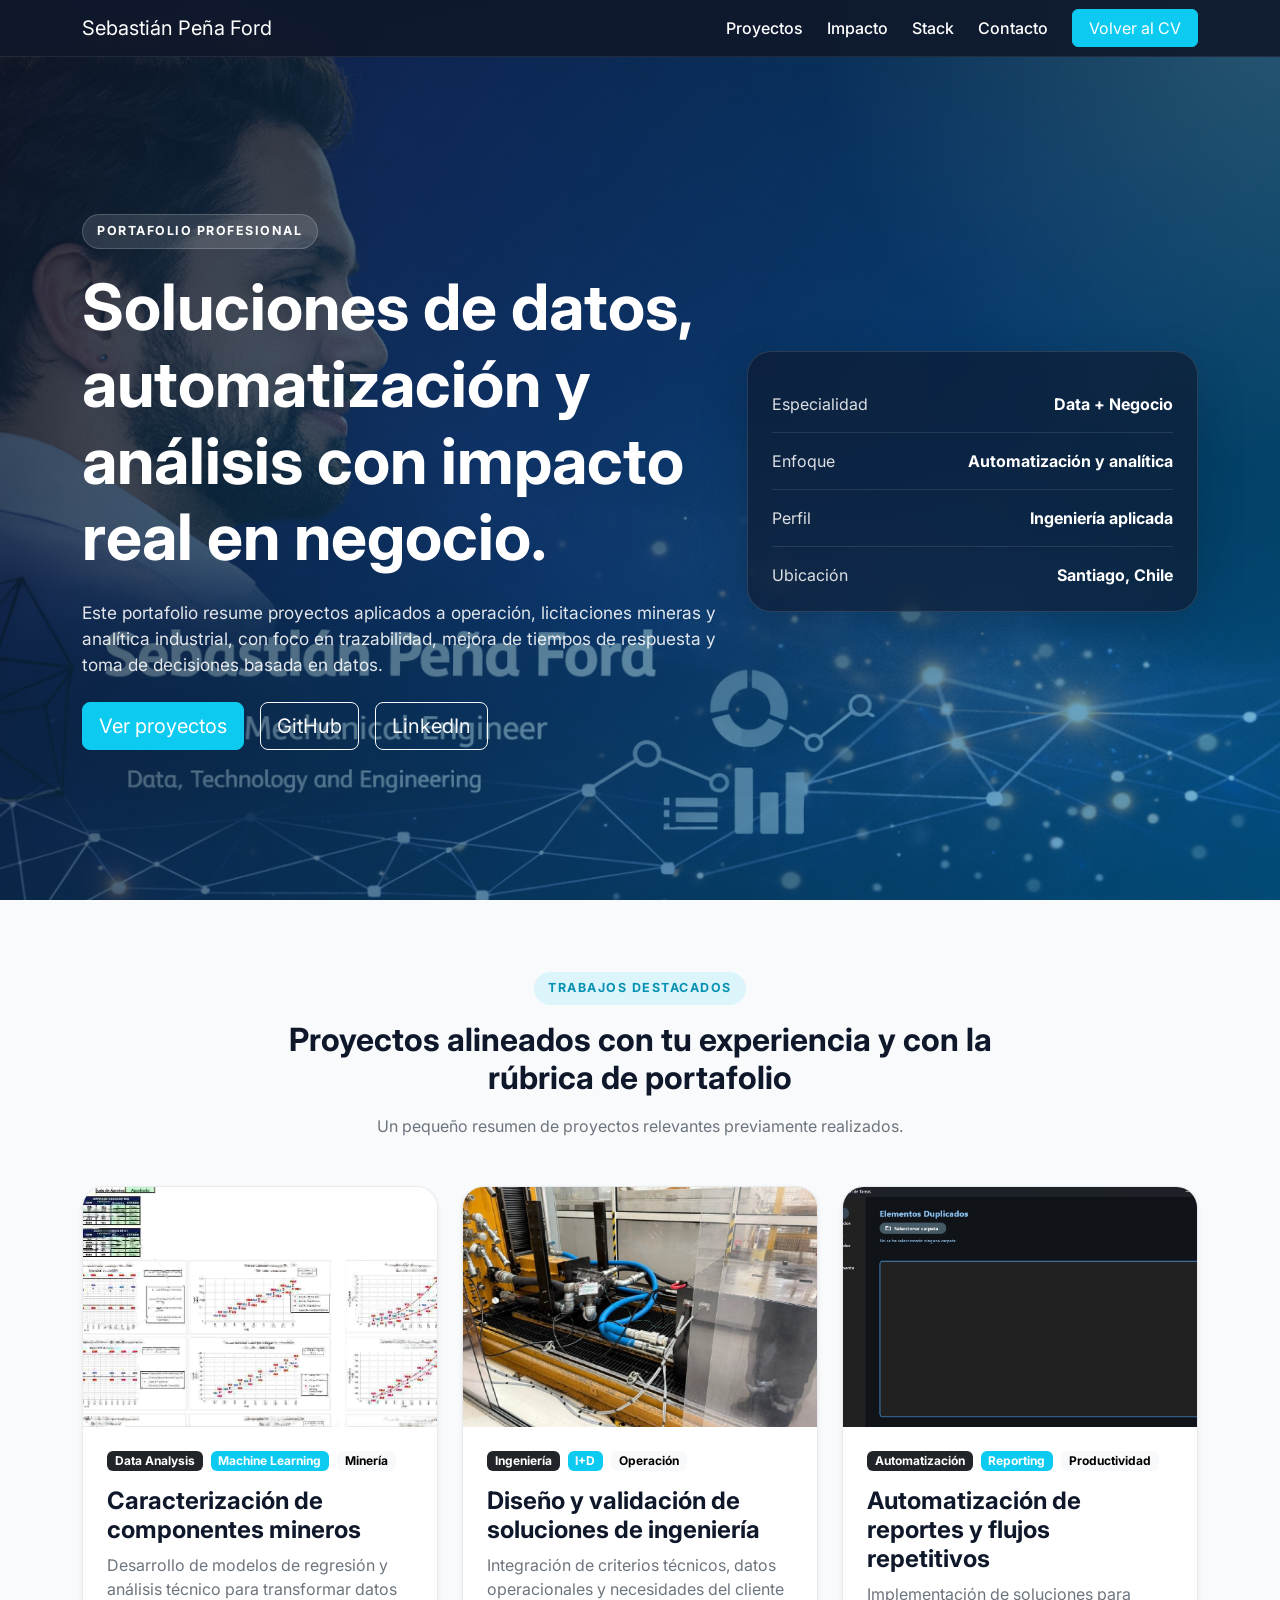
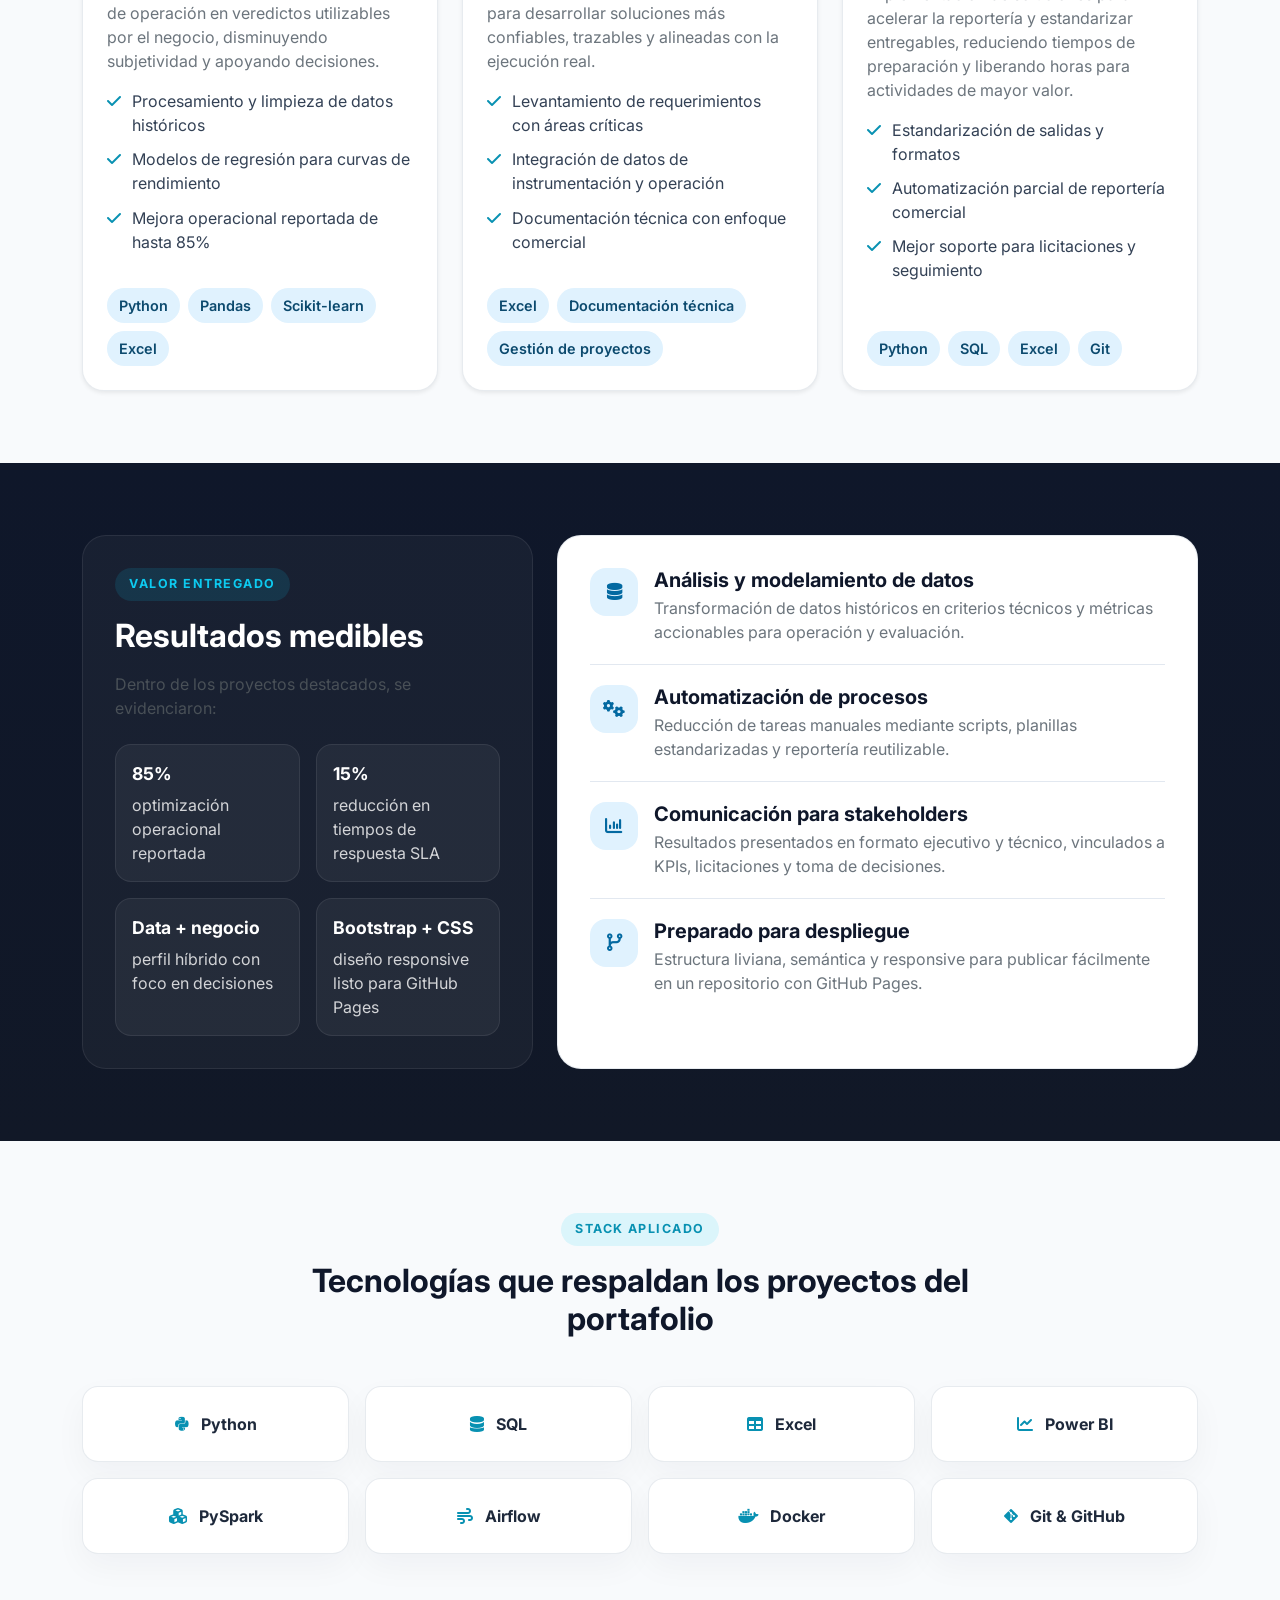
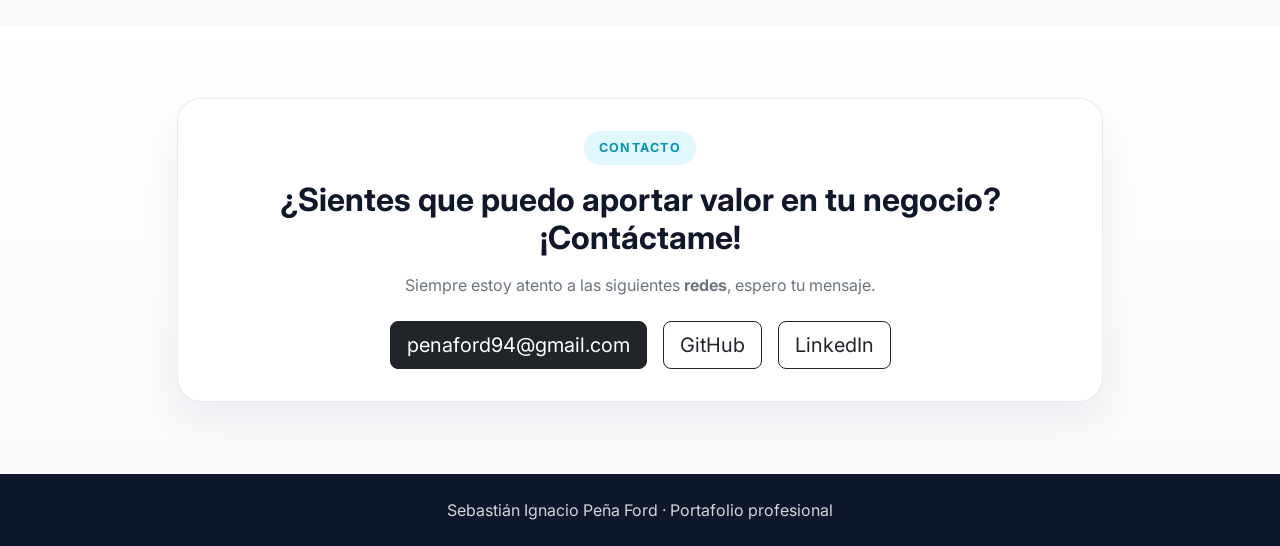
==== commit 6213d969: "Edición de textos a algo más coherente por sección." ====
--- a/portafolio.html
+++ b/portafolio.html
@@ -94,9 +94,7 @@
                     <span class="section-kicker">Trabajos destacados</span>
                     <h2 class="fw-bold mb-3">Proyectos alineados con tu experiencia y con la rúbrica de portafolio</h2>
                     <p class="text-secondary mb-0">
-                        Cada tarjeta incorpora imagen, contexto, herramientas y resultado, para que la página se vea
-                        sólida,
-                        profesional y evaluable como evidencia de trabajos anteriores.
+                        Un pequeño resumen de proyectos relevantes previamente realizados.
                     </p>
                 </div>
 
@@ -209,11 +207,10 @@
                     <div class="col-12 col-lg-5 d-flex">
                         <div class="impact-panel w-100">
                             <span class="section-kicker text-info">Valor entregado</span>
-                            <h2 class="fw-bold mb-3">Un portafolio más convincente cuando muestra resultados medibles
+                            <h2 class="fw-bold mb-3">Resultados medibles
                             </h2>
                             <p class="mb-4 text-light-emphasis">
-                                La página fue diseñada para exhibir experiencia previa con una lectura rápida: problema,
-                                herramientas aplicadas, contexto de negocio y resultado observable.
+                                Dentro de los proyectos destacados, se evidenciaron:
                             </p>
                             <div class="impact-grid">
                                 <div class="impact-item">
@@ -316,10 +313,9 @@
                     <div class="col-12 col-lg-10">
                         <div class="contact-card text-center">
                             <span class="section-kicker">Contacto</span>
-                            <h2 class="fw-bold mb-3">¿Quieres integrar esta página a tu entrega final?</h2>
+                            <h2 class="fw-bold mb-3">¿Sientes que puedo aportar valor en tu negocio? ¡Contáctame!</h2>
                             <p class="text-secondary mb-4">
-                                Puedes vincularla desde tu CV con el enlace <strong>portafolio.html</strong> y luego
-                                publicar el repositorio en GitHub Pages.
+                                Siempre estoy atento a las siguientes <strong>redes</strong>, espero tu mensaje.
                             </p>
                             <div class="d-flex flex-wrap justify-content-center gap-3">
                                 <a class="btn btn-dark btn-lg"
@@ -339,8 +335,7 @@
 
     <footer class="py-4 footer-portfolio text-center">
         <div class="container">
-            <p class="mb-0">Sebastián Ignacio Peña Ford · Portafolio profesional · Desarrollo HTML, CSS, Bootstrap y
-                Flexbox</p>
+            <p class="mb-0">Sebastián Ignacio Peña Ford · Portafolio profesional</p>
         </div>
     </footer>
 
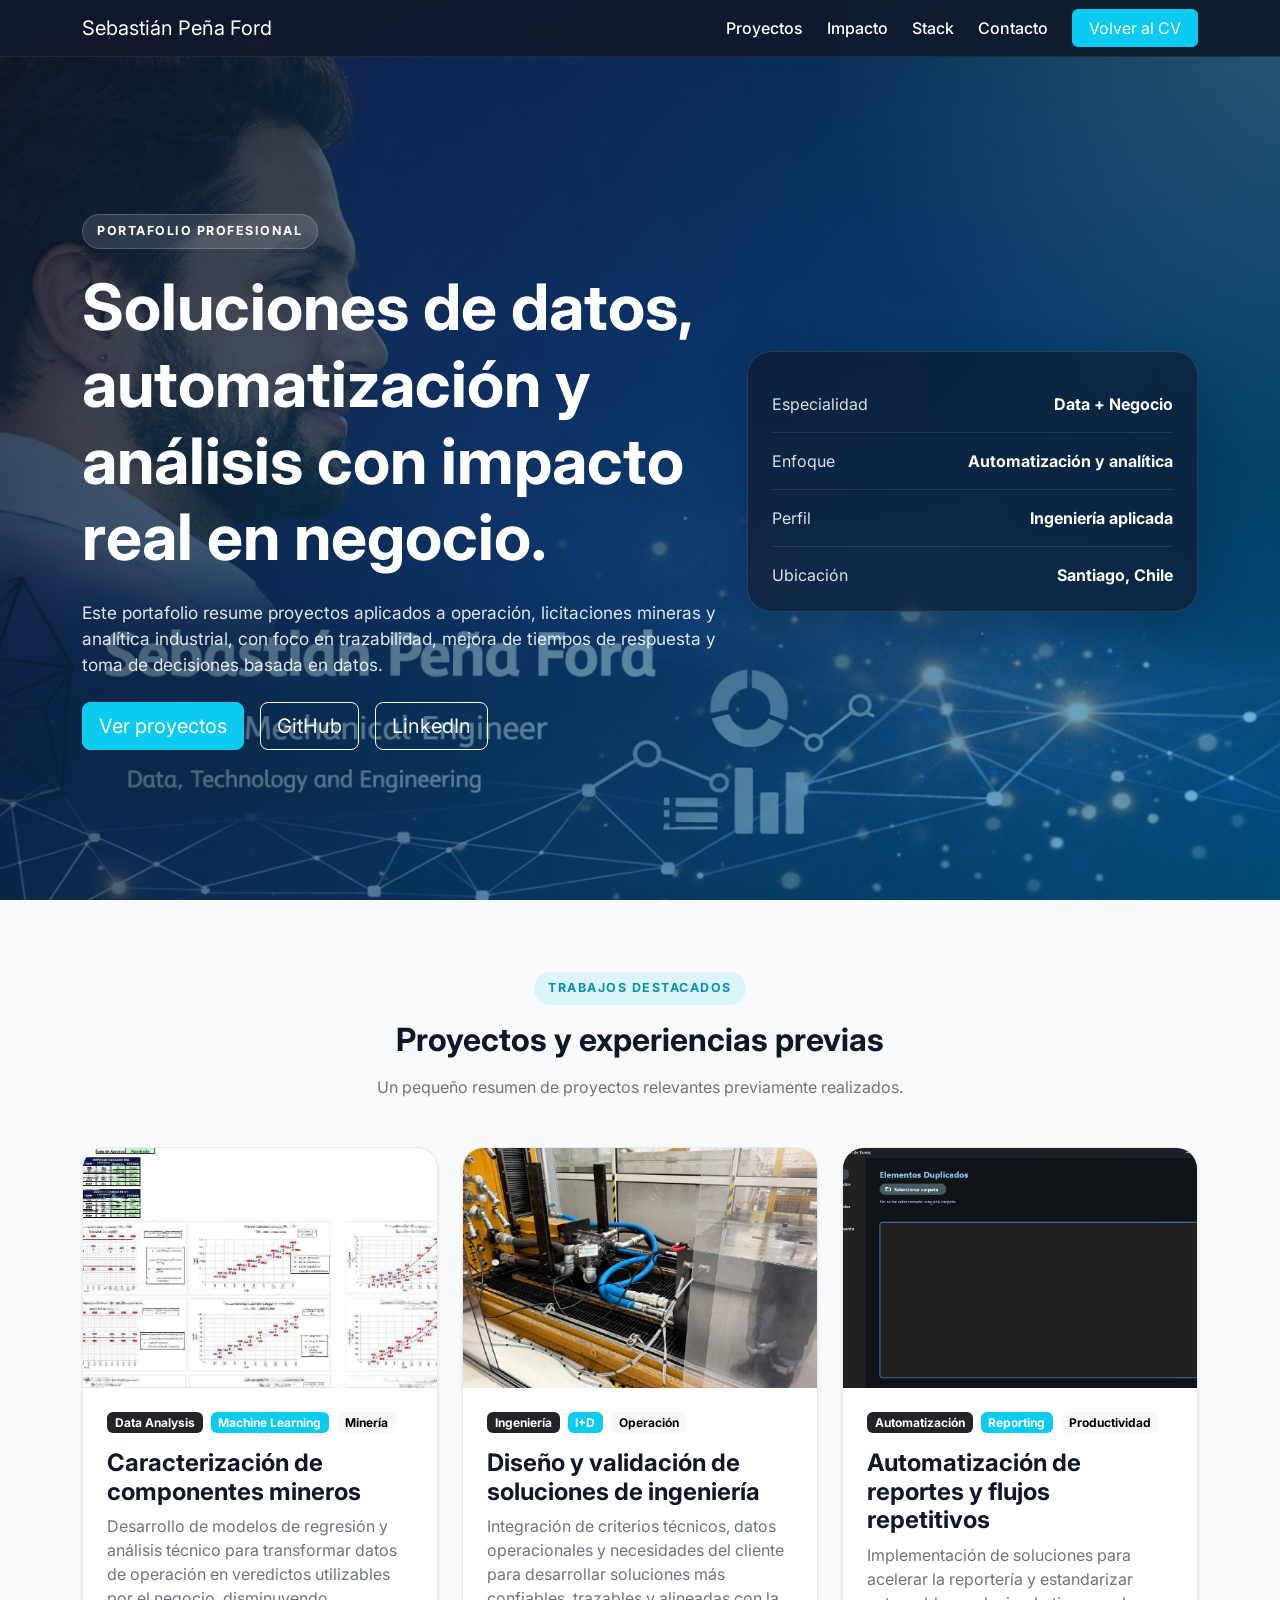
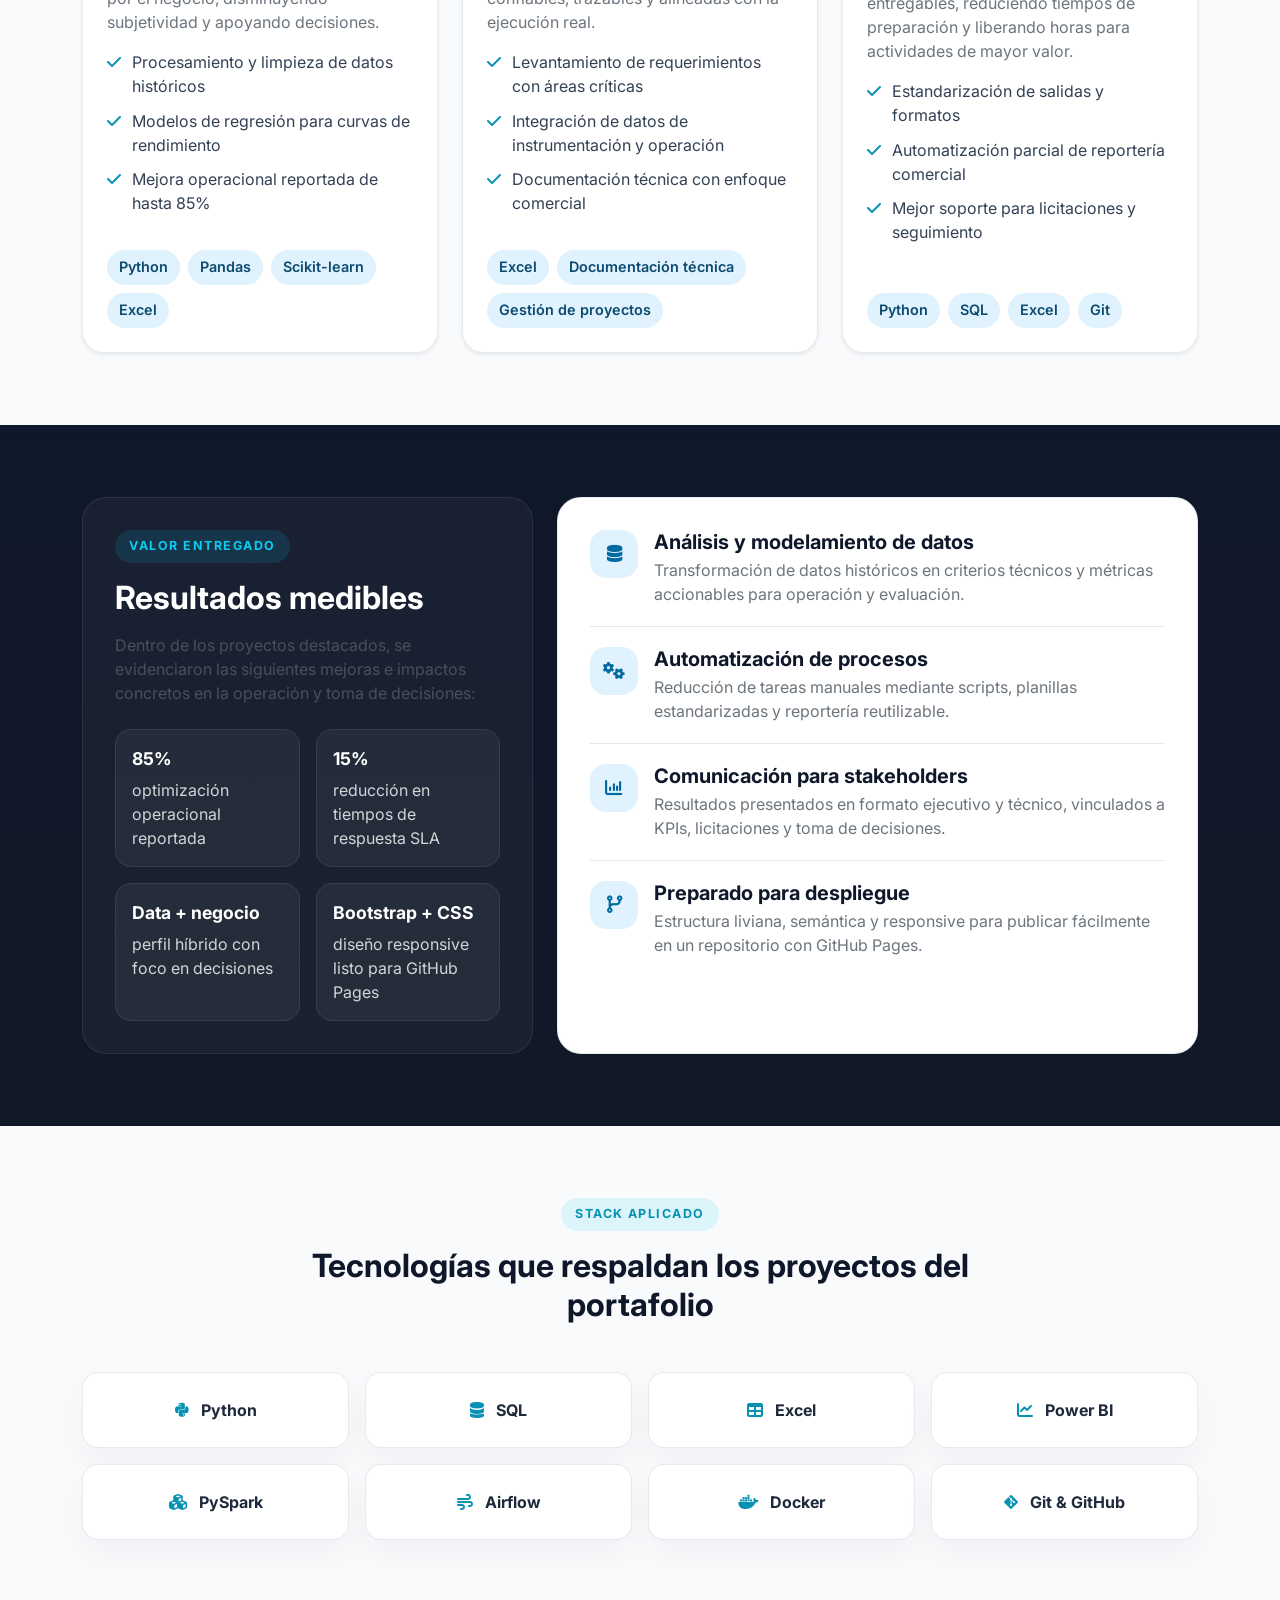
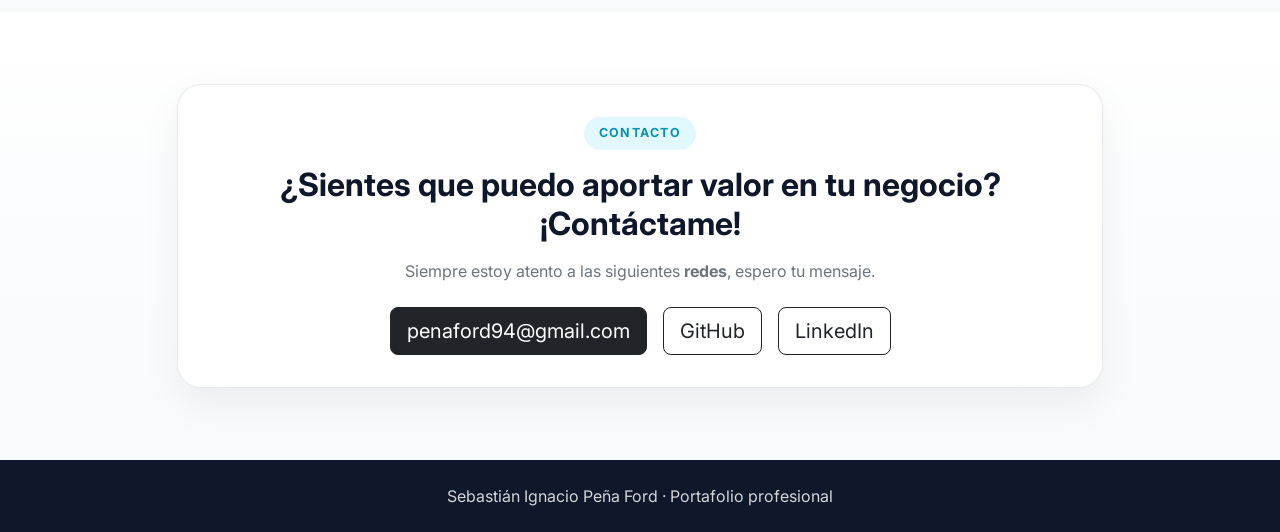
==== commit dee29b83: "Edición de textos a portafolio.html" ====
--- a/portafolio.html
+++ b/portafolio.html
@@ -92,7 +92,7 @@
             <div class="container py-lg-4">
                 <div class="section-heading text-center mx-auto mb-5">
                     <span class="section-kicker">Trabajos destacados</span>
-                    <h2 class="fw-bold mb-3">Proyectos alineados con tu experiencia y con la rúbrica de portafolio</h2>
+                    <h2 class="fw-bold mb-3">Proyectos y experiencias previas</h2>
                     <p class="text-secondary mb-0">
                         Un pequeño resumen de proyectos relevantes previamente realizados.
                     </p>
@@ -210,7 +210,8 @@
                             <h2 class="fw-bold mb-3">Resultados medibles
                             </h2>
                             <p class="mb-4 text-light-emphasis">
-                                Dentro de los proyectos destacados, se evidenciaron:
+                                Dentro de los proyectos destacados, se evidenciaron las siguientes mejoras e impactos
+                                concretos en la operación y toma de decisiones:
                             </p>
                             <div class="impact-grid">
                                 <div class="impact-item">
